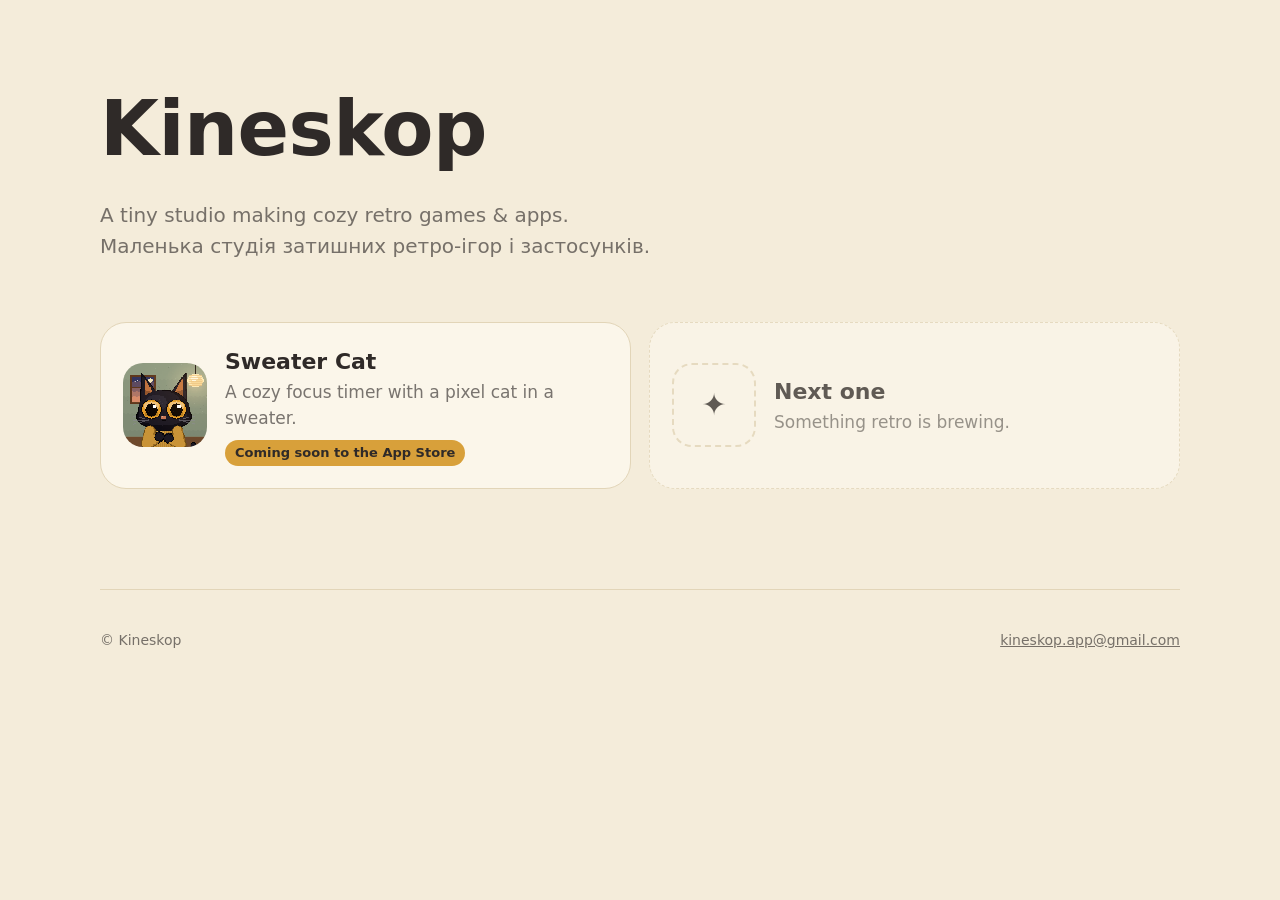
==== index.html @ 8c9bd6da "Calmer features section" ====
<!doctype html>
<html lang="en">
<head>
<meta charset="utf-8">
<meta name="viewport" content="width=device-width, initial-scale=1">
<title>Kineskop — a tiny studio making retro games &amp; apps</title>
<meta name="description" content="Kineskop is a tiny studio making cozy retro games and apps. Our first app: Sweater Cat, a focus timer with a pixel cat.">
<meta property="og:title" content="Kineskop">
<meta property="og:description" content="A tiny studio making cozy retro games and apps.">
<meta property="og:image" content="https://kineskop-app.github.io/sweatercat/img/en_1.jpg">
<link rel="icon" href="favicon.png">
<link rel="stylesheet" href="style.css?v=dbcbdc0d">
</head>
<body>
<div class="wrap">
  <section class="studio">
    <h1>Kineskop</h1>
    <p>A tiny studio making cozy retro games &amp; apps.<br>Маленька студія затишних ретро-ігор і застосунків.</p>
  </section>

  <div class="apps">
    <a class="app" href="sweatercat/">
      <img src="sweatercat/img/icon.png" alt="Sweater Cat">
      <div>
        <b>Sweater Cat</b>
        <span>A cozy focus timer with a pixel cat in a sweater.</span>
        <span class="tag">Coming soon to the App Store</span>
      </div>
    </a>
    <div class="app soon">
      <div class="ph">✦</div>
      <div><b>Next one</b><span>Something retro is brewing.</span></div>
    </div>
  </div>

  <footer>
    <span>© Kineskop</span>
    <span><a href="mailto:kineskop.app@gmail.com">kineskop.app@gmail.com</a></span>
  </footer>
</div>
</body>
</html>
---- style.css ----
/* Kineskop site — one stylesheet for the studio page, app landings and docs. */
:root {
  --bg: #f4ecda;
  --bg2: #efe3ca;
  --card: #fbf6ea;
  --line: #e2d5b8;
  --ink: #2f2a28;
  --muted: rgba(47, 42, 40, .64);
  --accent: #c98a2b;
  --mustard: #d8a03a;
  --mustard-dark: #b9852a;
  --teal: #3e6a6a;
  --night: #1f1a24;
  --night2: #2a2430;
  --cream: #f2e8d4;
  --radius: 28px;
  --shadow: 0 24px 60px rgba(47, 30, 16, .18);
}
@media (prefers-color-scheme: dark) {
  :root:not([data-theme="light"]) {
    --bg: #1d1820; --bg2: #241e28; --card: #2a2430; --line: #3a3340; --ink: #f2e8d4; --muted: rgba(242, 232, 212, .66);
    --shadow: 0 24px 60px rgba(0, 0, 0, .45);
  }
}
* { box-sizing: border-box; }
html { -webkit-text-size-adjust: 100%; scroll-behavior: smooth; scroll-padding-top: 84px; }
body {
  margin: 0; background: var(--bg); color: var(--ink); overflow-x: hidden;
  font-family: ui-rounded, "SF Pro Rounded", "Nunito", system-ui, -apple-system, "Segoe UI", Roboto, sans-serif;
  line-height: 1.55; font-size: 17px; -webkit-font-smoothing: antialiased;
}
img, video { max-width: 100%; display: block; }
a { color: var(--accent); }
.wrap { max-width: 1120px; margin: 0 auto; padding: 0 20px; }
:focus-visible { outline: 3px solid var(--mustard); outline-offset: 3px; border-radius: 8px; }

/* ---------- header ---------- */
header.top { display: flex; align-items: center; justify-content: space-between; gap: 16px; padding: 16px 0; }
.sticky { position: sticky; top: 0; z-index: 20; background: color-mix(in srgb, var(--bg) 82%, transparent); backdrop-filter: saturate(1.4) blur(14px); -webkit-backdrop-filter: saturate(1.4) blur(14px); border-bottom: 1px solid transparent; transition: border-color .2s; }
.sticky.scrolled { border-bottom-color: var(--line); }
.brand { white-space: nowrap; display: flex; align-items: center; gap: 10px; font-weight: 900; letter-spacing: .2px; text-decoration: none; color: var(--ink); font-size: 18px; }
.brand img { width: 34px; height: 34px; border-radius: 9px; image-rendering: pixelated; }
.nav { display: flex; align-items: center; gap: 22px; }
.nav a.link { color: var(--ink); text-decoration: none; font-weight: 700; font-size: 15px; opacity: .75; }
.nav a.link:hover { opacity: 1; }
.lang a, .lang-link { text-decoration: none; font-weight: 800; padding: 7px 12px; border-radius: 999px; border: 1px solid var(--line); color: var(--ink); font-size: 14px; }

/* ---------- buttons ---------- */
.btn { display: inline-flex; align-items: center; justify-content: center; gap: 8px; background: var(--mustard); color: #2f2a28; font: inherit; font-weight: 800; text-decoration: none; padding: 13px 22px; border-radius: 999px; border: 0; cursor: pointer; box-shadow: 0 3px 0 var(--mustard-dark); transition: transform .12s ease, box-shadow .12s ease; white-space: nowrap; }
.btn:hover { transform: translateY(-1px); }
.btn:active { transform: translateY(2px); box-shadow: 0 1px 0 var(--mustard-dark); }
.btn.small { padding: 9px 16px; font-size: 15px; }
.btn.ghost { background: transparent; border: 2px solid var(--line); color: var(--ink); box-shadow: none; }

/* ---------- hero ---------- */
.hero { display: grid; grid-template-columns: 1.05fr .95fr; gap: 56px; align-items: center; padding: 40px 0 80px; }
.eyebrow { display: inline-flex; align-items: center; gap: 8px; font-weight: 800; font-size: 14px; letter-spacing: .3px; color: var(--accent); background: color-mix(in srgb, var(--mustard) 16%, transparent); padding: 6px 12px; border-radius: 999px; margin-bottom: 18px; }
.hero h1 { font-size: clamp(42px, 6.4vw, 72px); line-height: 1.02; margin: 0 0 18px; font-weight: 900; letter-spacing: -1px; }
.hero h1 em { font-style: normal; color: var(--accent); }
.lead { font-size: 20px; color: var(--muted); margin: 0 0 28px; max-width: 34ch; }
.trust { display: flex; flex-wrap: wrap; gap: 8px 18px; margin-top: 18px; color: var(--muted); font-size: 15px; font-weight: 700; }
.trust span::before { content: "✓ "; color: var(--teal); }

.stage { position: relative; }
.window { position: relative; border-radius: 34px; overflow: hidden; box-shadow: var(--shadow); border: 10px solid #3a2a20; background: #3a2a20; aspect-ratio: 720 / 776; }
.window video, .window img { width: 100%; height: 100%; object-fit: cover; image-rendering: pixelated; }
.chip { position: absolute; display: flex; align-items: center; gap: 8px; background: var(--card); color: var(--ink); font-weight: 800; font-size: 15px; padding: 10px 14px; border-radius: 16px; box-shadow: 0 10px 30px rgba(0,0,0,.18); border: 1px solid var(--line); animation: float 6s ease-in-out infinite; white-space: nowrap; }
.chip b { color: var(--accent); }
.chip.c1 { left: -26px; top: 14%; }
.chip.c2 { right: -22px; top: 46%; animation-delay: -2s; }
.chip.c3 { left: 8%; bottom: -20px; animation-delay: -4s; font-family: ui-monospace, Menlo, monospace; background: var(--night); color: #f4b04a; border-color: transparent; }
@keyframes float { 0%, 100% { transform: translateY(0); } 50% { transform: translateY(-8px); } }

/* ---------- signup pill ---------- */
.signup { position: relative; max-width: 480px; }
.pill { display: flex; align-items: center; background: var(--card); border: 2px solid var(--line); border-radius: 999px; padding: 5px; transition: border-color .15s, box-shadow .15s; }
.pill:focus-within { border-color: var(--mustard); box-shadow: 0 0 0 4px color-mix(in srgb, var(--mustard) 25%, transparent); }
.pill input { flex: 1; min-width: 0; border: 0; background: transparent; font: inherit; font-size: 17px; color: var(--ink); padding: 10px 16px; outline: none; }
.pill input::placeholder { color: var(--muted); }
.signup .note { display: block; margin: 10px 0 0 18px; color: var(--muted); font-size: 14px; }
.signup .note.err { color: #c0503c; }
.signup button.busy { opacity: .6; pointer-events: none; }
.done { display: none; align-items: center; gap: 12px; background: var(--card); border: 2px solid var(--mustard); border-radius: 22px; padding: 14px 18px; max-width: 480px; animation: pop .45s cubic-bezier(.3,1.6,.5,1); text-align: left; }
.done img { width: 48px; height: 48px; border-radius: 12px; image-rendering: pixelated; }
.done b { display: block; }
.done span { color: var(--muted); font-size: 15px; }
.joined .signup { display: none; }
.joined .done { display: flex; }
@keyframes pop { from { transform: scale(.85); opacity: 0; } to { transform: scale(1); opacity: 1; } }

/* ---------- sections ---------- */
section.block { padding: 70px 0; }
.kicker { font-weight: 800; color: var(--accent); font-size: 14px; letter-spacing: 1px; text-transform: uppercase; margin: 0 0 10px; }
h2 { font-size: clamp(30px, 4.2vw, 46px); line-height: 1.1; margin: 0 0 14px; font-weight: 900; letter-spacing: -.5px; }
.sub { color: var(--muted); margin: 0 0 36px; max-width: 58ch; font-size: 18px; }
.center { text-align: center; }
.center .sub { margin-left: auto; margin-right: auto; }

/* fact strip */
.fact { background: var(--night); color: var(--cream); border-radius: var(--radius); padding: 44px; display: grid; grid-template-columns: auto 1fr; gap: 34px; align-items: center; }
.fact .big { font-size: clamp(64px, 10vw, 120px); font-weight: 900; line-height: .9; color: #f08a6a; letter-spacing: -2px; }
.fact .big small { display: block; font-size: 20px; letter-spacing: 0; color: rgba(242,232,212,.7); font-weight: 700; margin-top: 8px; }
.fact p { margin: 0; font-size: 20px; color: rgba(242,232,212,.85); }
.fact p b { color: #f4b04a; }

/* steps */
.steps { display: grid; grid-template-columns: repeat(3, 1fr); gap: 18px; counter-reset: s; }
.step { background: var(--card); border: 1px solid var(--line); border-radius: 24px; padding: 26px; position: relative; }
.step::before { counter-increment: s; content: counter(s); position: absolute; top: 22px; right: 24px; font-weight: 900; font-size: 40px; color: color-mix(in srgb, var(--mustard) 45%, transparent); }
.step .ic { font-size: 30px; display: block; margin-bottom: 12px; }
.step b { display: block; font-size: 20px; margin-bottom: 6px; }
.step span { color: var(--muted); }

/* bento */
.bento { display: grid; grid-template-columns: repeat(6, 1fr); gap: 18px; }
.tile { background: var(--card); border: 1px solid var(--line); border-radius: var(--radius); overflow: hidden; display: flex; flex-direction: column; }
.tile .txt { padding: 26px 26px 18px; }
.tile .txt b { display: block; font-size: 22px; margin-bottom: 6px; line-height: 1.2; }
.tile .txt span { color: var(--muted); }
.tile .pic { margin-top: auto; padding: 0 22px; }
.tile .pic img { display: block; margin: 0 auto; width: auto; height: auto; max-width: min(100%, 380px); max-height: 320px; border-radius: 18px 18px 0 0; border: 1px solid var(--line); border-bottom: 0; }
.t-wide { flex-direction: row; }
.t-wide .txt { flex: 1; align-self: center; padding-bottom: 26px; }
.t-wide .pic { flex: 0 0 48%; padding: 26px 26px 0 0; margin-top: 0; display: flex; align-items: flex-end; }
.t-wide { grid-column: span 4; }
.t-narrow { grid-column: span 2; }
.t-half { grid-column: span 3; }
.tile.dark { background: var(--night); color: var(--cream); border-color: transparent; }
.tile.dark .txt span { color: rgba(242,232,212,.7); }
.tile.dark .pic { display: grid; place-items: center; padding: 10px 22px 26px; }
.tile.dark .pic img { width: 170px; height: 170px; border: 0; border-radius: 0; image-rendering: pixelated; object-fit: contain; }
.lock-chip { display: inline-block; margin-top: 14px; background: rgba(242,232,212,.08); border: 1px solid rgba(242,232,212,.15); border-radius: 14px; padding: 8px 12px; font-size: 15px; }
.lock-chip b { color: #f4b04a; }

.pills { display: flex; flex-wrap: wrap; gap: 8px; margin-top: 16px; }
.pills span { background: var(--bg); border: 1px solid var(--line); border-radius: 999px; padding: 6px 12px; font-size: 14px; font-weight: 700; }

/* feature rows: one idea per row, visuals in identical frames */
.frows { display: flex; flex-direction: column; gap: 90px; margin-top: 56px; }
.frow { display: grid; grid-template-columns: 1fr 1fr; gap: 64px; align-items: center; }
.frow.flip .ftext { order: 2; }
.ftext { max-width: 440px; }
.frow.flip .ftext { justify-self: end; }
.ficon { display: inline-grid; place-items: center; width: 52px; height: 52px; border-radius: 16px; background: color-mix(in srgb, var(--mustard) 18%, transparent); font-size: 26px; margin-bottom: 18px; }
.ftext h3 { font-size: clamp(26px, 3.2vw, 36px); line-height: 1.12; margin: 0 0 12px; font-weight: 900; letter-spacing: -.3px; }
.ftext p { margin: 0; color: var(--muted); font-size: 19px; }
.visual { aspect-ratio: 1 / 1; border-radius: 36px; background: var(--bg2); border: 1px solid var(--line); display: grid; place-items: center; overflow: hidden; position: relative; }
.visual img { width: auto; height: auto; max-width: 74%; max-height: 82%; border-radius: 22px; box-shadow: 0 24px 50px rgba(47, 30, 16, .18); border: 1px solid var(--line); }
.visual.dark { background: var(--night); border-color: transparent; align-content: center; gap: 22px; }
.visual img.pix { width: 46%; max-width: 46%; border: 0; border-radius: 0; box-shadow: none; image-rendering: pixelated; }
.visual .quote { color: var(--cream); background: rgba(242,232,212,.08); border: 1px solid rgba(242,232,212,.16); border-radius: 16px; padding: 10px 16px; font-weight: 700; font-size: 16px; }
.extras { display: grid; grid-template-columns: repeat(4, 1fr); gap: 16px; margin-top: 90px; }
.extra { background: var(--card); border: 1px solid var(--line); border-radius: 22px; padding: 22px; }
.extra .ficon { width: 44px; height: 44px; font-size: 22px; margin-bottom: 12px; border-radius: 13px; }
.extra b { display: block; font-size: 17px; margin-bottom: 4px; }
.extra span:last-child { color: var(--muted); font-size: 15px; }

/* gallery */
.shots { display: flex; gap: 18px; overflow-x: auto; padding: 6px 20px 26px; margin: 0 -20px; scroll-snap-type: x mandatory; scrollbar-width: none; }
.shots::-webkit-scrollbar { display: none; }
.shots img { width: 232px; flex: 0 0 auto; border-radius: 30px; border: 8px solid #2f2a28; scroll-snap-align: center; box-shadow: 0 14px 30px rgba(0,0,0,.15); }

/* pricing */
.plans { display: grid; grid-template-columns: 1fr 1fr; gap: 18px; max-width: 900px; margin: 0 auto; }
.plan { background: var(--card); border: 1px solid var(--line); border-radius: var(--radius); padding: 30px; }
.plan.pro { border: 2px solid var(--mustard); position: relative; }
.plan .tag { position: absolute; top: -13px; left: 26px; background: var(--mustard); color: #2f2a28; font-weight: 800; font-size: 13px; padding: 4px 12px; border-radius: 999px; }
.plan h3 { margin: 0; font-size: 24px; }
.plan .price { font-size: 34px; font-weight: 900; margin: 6px 0 2px; }
.plan .price small { font-size: 16px; font-weight: 700; color: var(--muted); }
.plan .per { color: var(--muted); font-size: 15px; margin-bottom: 18px; }
.plan ul { list-style: none; padding: 0; margin: 0; }
.plan li { padding: 7px 0 7px 28px; position: relative; }
.plan li::before { content: "✓"; position: absolute; left: 2px; color: var(--teal); font-weight: 900; }
.plan.pro li::before { color: var(--accent); }
.fine { text-align: center; color: var(--muted); font-size: 14px; margin-top: 18px; }

/* faq */
.faq { max-width: 760px; margin: 0 auto; }
.faq details { background: var(--card); border: 1px solid var(--line); border-radius: 18px; padding: 0 22px; margin-bottom: 12px; }
.faq summary { cursor: pointer; list-style: none; font-weight: 800; padding: 18px 30px 18px 0; position: relative; font-size: 18px; }
.faq summary::-webkit-details-marker { display: none; }
.faq summary::after { content: "+"; position: absolute; right: 0; top: 14px; font-size: 26px; color: var(--accent); transition: transform .2s; }
.faq details[open] summary::after { transform: rotate(45deg); }
.faq details p { margin: 0 0 18px; color: var(--muted); }

/* final cta */
.final { background: var(--night); color: var(--cream); border-radius: 36px; padding: 50px; display: grid; grid-template-columns: auto 1fr; gap: 40px; align-items: center; position: relative; overflow: hidden; }
.final::after { content: ""; position: absolute; right: -120px; top: -120px; width: 360px; height: 360px; border-radius: 50%; background: radial-gradient(circle, rgba(216,160,58,.28), transparent 70%); pointer-events: none; }
.final h2 { color: var(--cream); }
.final p { color: rgba(242,232,212,.75); margin: 0 0 22px; font-size: 18px; }
.cat-says { display: flex; flex-direction: column; align-items: center; gap: 14px; width: 210px; }
.cat-says img { width: 130px; height: 130px; border-radius: 30px; image-rendering: pixelated; box-shadow: 0 12px 28px rgba(0,0,0,.4); transition: transform .3s ease; }
.joined .cat-says img { transform: rotate(-7deg) scale(1.06); }
.bubble { position: relative; background: var(--cream); color: #2f2a28; font-weight: 800; font-size: 15px; line-height: 1.35; padding: 10px 14px; border-radius: 16px; text-align: center; order: -1; }
.bubble::after { content: ""; position: absolute; left: 50%; bottom: -8px; margin-left: -8px; border: 8px solid transparent; border-top-color: var(--cream); border-bottom: 0; }
.final .pill { background: var(--cream); border-color: transparent; }
.final .pill input { color: #2f2a28; }
.final .pill input::placeholder { color: rgba(47,42,40,.5); }
.final .signup .note { color: rgba(242,232,212,.6); }
.final .done { background: rgba(242,232,212,.08); color: var(--cream); }
.final .done span { color: rgba(242,232,212,.7); }

.final > *, .hero > * { min-width: 0; }

/* reveal on scroll (only when JS runs, so content never stays hidden) */
.js .reveal { opacity: 0; transform: translateY(24px); transition: opacity .7s ease, transform .7s ease; }
.js .reveal.in { opacity: 1; transform: none; }
@media (prefers-reduced-motion: reduce) { .js .reveal { opacity: 1; transform: none; transition: none; } .chip { animation: none; } html { scroll-behavior: auto; } }

/* ---------- footer, docs, studio ---------- */
footer { padding: 40px 0 60px; color: var(--muted); font-size: 14px; display: flex; flex-wrap: wrap; gap: 18px; justify-content: space-between; border-top: 1px solid var(--line); margin-top: 40px; }
footer a { color: var(--muted); }
.doc { max-width: 720px; padding: 20px 0 60px; }
.doc h1 { font-size: 40px; margin: 10px 0 6px; font-weight: 900; }
.doc .date { color: var(--muted); margin: 0 0 24px; }
.doc li { margin: 6px 0; }
.studio { padding: 70px 0 40px; max-width: 720px; }
.studio h1 { font-size: clamp(44px, 7vw, 76px); margin: 0 0 12px; font-weight: 900; letter-spacing: -.5px; }
.studio p { font-size: 20px; color: var(--muted); margin: 0; }
.apps { display: grid; grid-template-columns: repeat(2, 1fr); gap: 18px; padding: 20px 0 60px; }
.app { display: flex; gap: 18px; align-items: center; background: var(--card); border: 1px solid var(--line); border-radius: 26px; padding: 22px; text-decoration: none; color: var(--ink); transition: transform .15s ease; }
a.app:hover { transform: translateY(-3px); }
.app img { width: 84px; height: 84px; border-radius: 20px; image-rendering: pixelated; flex: 0 0 auto; }
.app b { display: block; font-size: 22px; }
.app span { color: var(--muted); display: block; }
.app .tag { display: inline-block; margin-top: 8px; font-size: 13px; font-weight: 800; color: #2f2a28; background: var(--mustard); padding: 3px 10px; border-radius: 999px; }
.app.soon { border-style: dashed; opacity: .75; }
.app.soon .ph { width: 84px; height: 84px; border-radius: 20px; border: 2px dashed var(--line); display: grid; place-items: center; font-size: 30px; flex: 0 0 auto; }

/* ---------- responsive ---------- */
@media (max-width: 900px) {
  .nav a.link { display: none; }
  .hero { grid-template-columns: 1fr; gap: 50px; padding-top: 16px; }
  .stage { max-width: 440px; margin: 0 auto; width: 100%; }
  .bento { grid-template-columns: 1fr; }
  .frows { gap: 56px; margin-top: 36px; }
  .frow { grid-template-columns: 1fr; gap: 26px; }
  .frow.flip .ftext { order: 0; justify-self: start; }
  .extras { grid-template-columns: 1fr 1fr; margin-top: 56px; }
  .t-wide, .t-narrow, .t-half { grid-column: auto; }
  .t-wide { flex-direction: column; }
  .t-wide .txt { padding-bottom: 18px; }
  .t-wide .pic { flex: none; padding: 0 22px; }
  .steps { grid-template-columns: 1fr; }
  .plans { grid-template-columns: 1fr; }
  .fact { grid-template-columns: 1fr; padding: 32px; gap: 18px; }
  .final { grid-template-columns: 1fr; padding: 32px 22px; text-align: center; }
  .final .signup, .final .done { margin: 0 auto; }
  .cat-says { width: auto; }
  .apps { grid-template-columns: 1fr; }
}
@media (max-width: 520px) {
  body { font-size: 16px; }
  .nav { gap: 8px; }
  .nav .btn.small { padding: 8px 12px; font-size: 14px; }
  .lang a { padding: 6px 10px; font-size: 13px; }
  .bubble { max-width: 250px; }
  .final .pill { width: 100%; }
  .lead { font-size: 18px; }
  .chip.c1 { left: -8px; } .chip.c2 { right: -8px; }
  .chip { font-size: 13px; padding: 8px 10px; }
  .pill input { padding: 10px 10px; font-size: 16px; }
  .pill .btn { padding: 11px 14px; }
  .signup .note { margin-left: 4px; }
  .shots img { width: 200px; }
}
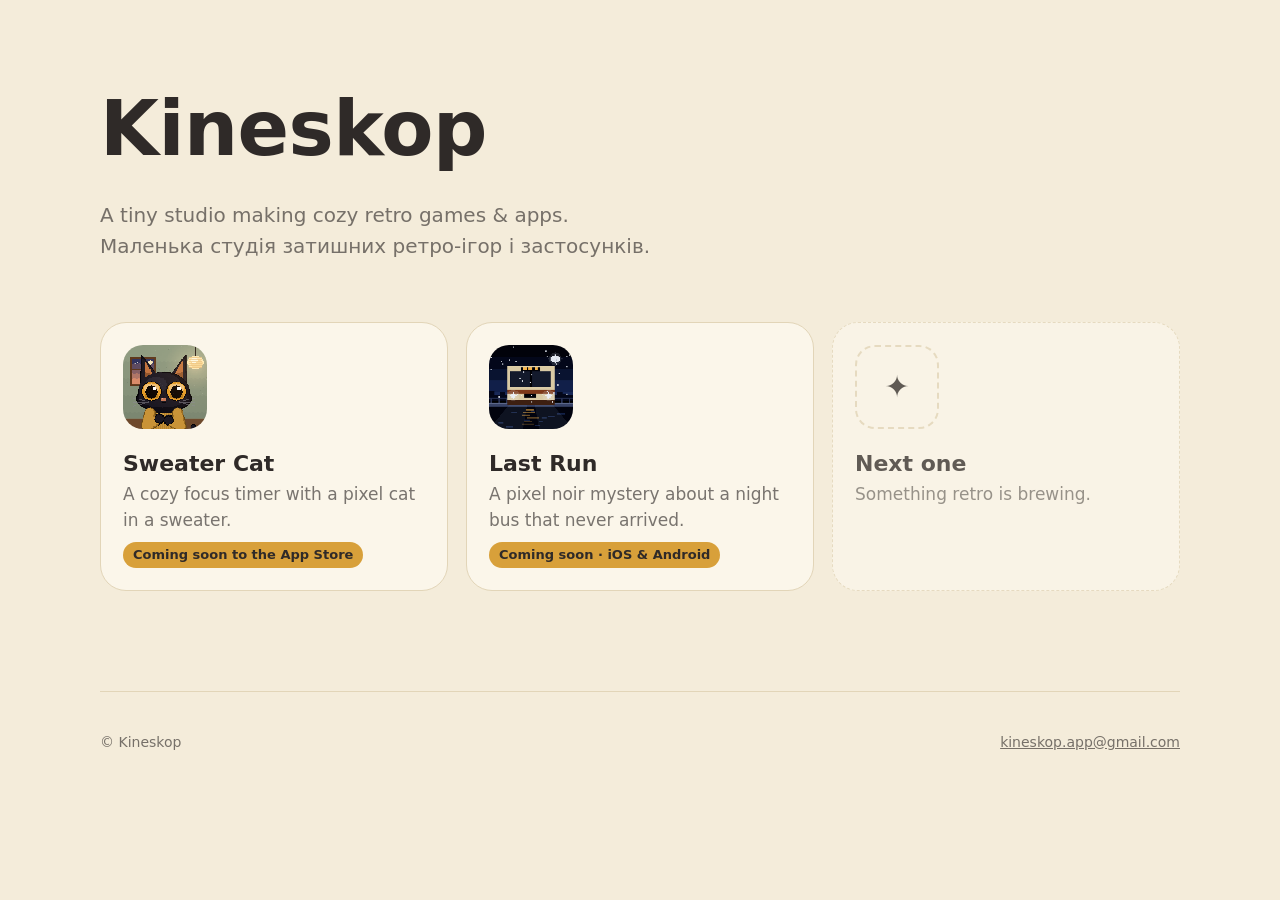
==== commit 00aafe99: "Last Run game page" ====
--- a/index.html
+++ b/index.html
@@ -4,12 +4,12 @@
 <meta charset="utf-8">
 <meta name="viewport" content="width=device-width, initial-scale=1">
 <title>Kineskop — a tiny studio making retro games &amp; apps</title>
-<meta name="description" content="Kineskop is a tiny studio making cozy retro games and apps. Our first app: Sweater Cat, a focus timer with a pixel cat.">
+<meta name="description" content="Kineskop is a tiny studio making cozy retro games and apps. Sweater Cat, a focus timer with a pixel cat, and Last Run, a pixel noir mystery game.">
 <meta property="og:title" content="Kineskop">
 <meta property="og:description" content="A tiny studio making cozy retro games and apps.">
 <meta property="og:image" content="https://kineskop-app.github.io/sweatercat/img/en_1.jpg">
 <link rel="icon" href="favicon.png">
-<link rel="stylesheet" href="style.css?v=dbcbdc0d">
+<link rel="stylesheet" href="style.css?v=3634cef7">
 </head>
 <body>
 <div class="wrap">
@@ -18,13 +18,21 @@
     <p>A tiny studio making cozy retro games &amp; apps.<br>Маленька студія затишних ретро-ігор і застосунків.</p>
   </section>
 
-  <div class="apps">
+  <div class="apps three">
     <a class="app" href="sweatercat/">
       <img src="sweatercat/img/icon.png" alt="Sweater Cat">
       <div>
         <b>Sweater Cat</b>
         <span>A cozy focus timer with a pixel cat in a sweater.</span>
         <span class="tag">Coming soon to the App Store</span>
+      </div>
+    </a>
+    <a class="app" href="lastrun/">
+      <img src="lastrun/img/icon.png" alt="Last Run">
+      <div>
+        <b>Last Run</b>
+        <span>A pixel noir mystery about a night bus that never arrived.</span>
+        <span class="tag">Coming soon · iOS &amp; Android</span>
       </div>
     </a>
     <div class="app soon">
--- a/style.css
+++ b/style.css
@@ -226,6 +226,8 @@
 .app span { color: var(--muted); display: block; }
 .app .tag { display: inline-block; margin-top: 8px; font-size: 13px; font-weight: 800; color: #2f2a28; background: var(--mustard); padding: 3px 10px; border-radius: 999px; }
 .app.soon { border-style: dashed; opacity: .75; }
+.apps.three { grid-template-columns: repeat(3, 1fr); }
+.apps.three .app { flex-direction: column; align-items: flex-start; }
 .app.soon .ph { width: 84px; height: 84px; border-radius: 20px; border: 2px dashed var(--line); display: grid; place-items: center; font-size: 30px; flex: 0 0 auto; }
 
 /* ---------- responsive ---------- */
@@ -248,7 +250,8 @@
   .final { grid-template-columns: 1fr; padding: 32px 22px; text-align: center; }
   .final .signup, .final .done { margin: 0 auto; }
   .cat-says { width: auto; }
-  .apps { grid-template-columns: 1fr; }
+  .apps, .apps.three { grid-template-columns: 1fr; }
+  .apps.three .app { flex-direction: row; align-items: center; }
 }
 @media (max-width: 520px) {
   body { font-size: 16px; }
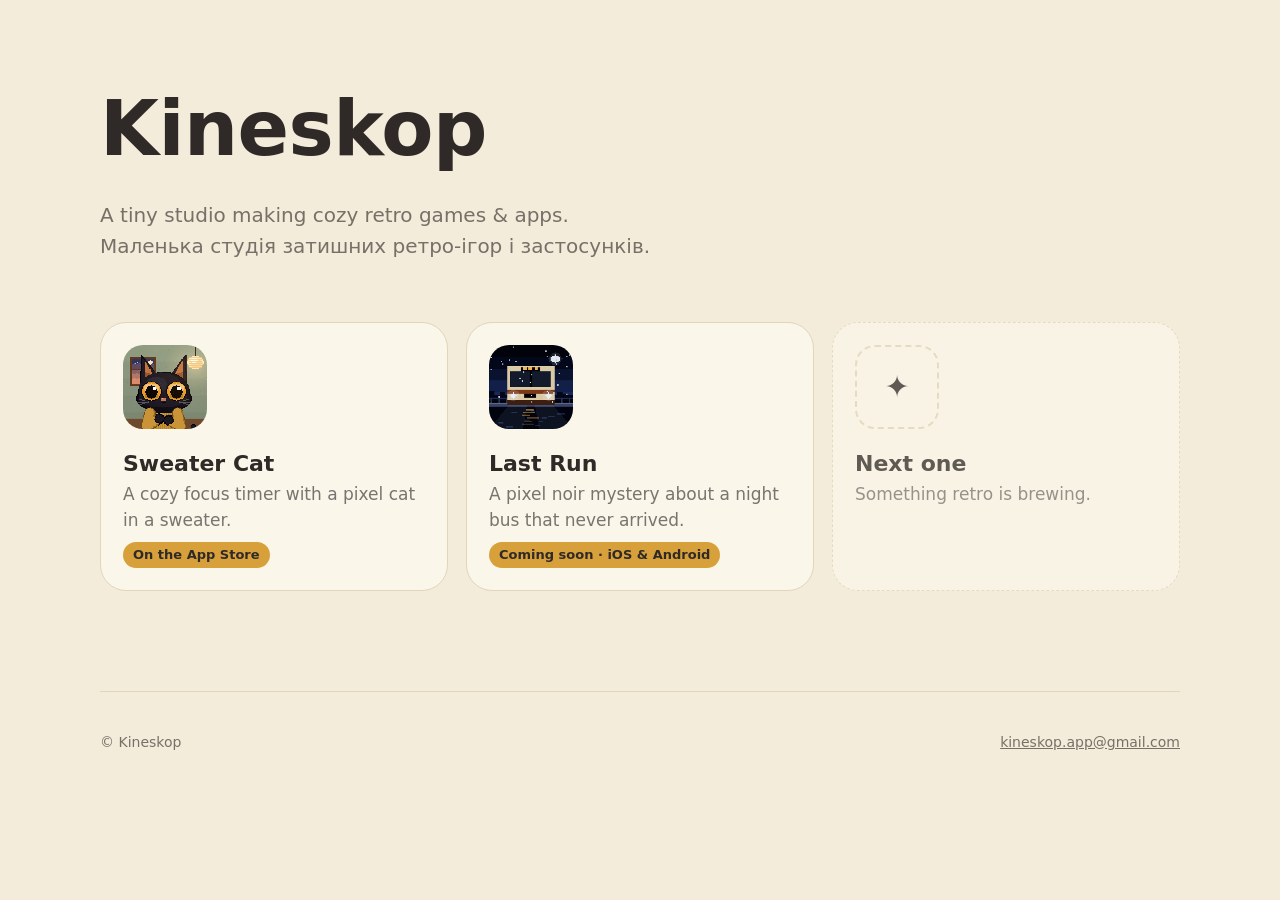
==== commit 741ae037: "Sweater Cat landing: App Store button instead of the notify form; GoatCounter visit counter" ====
--- a/index.html
+++ b/index.html
@@ -9,7 +9,8 @@
 <meta property="og:description" content="A tiny studio making cozy retro games and apps.">
 <meta property="og:image" content="https://kineskop-app.github.io/sweatercat/img/en_1.jpg">
 <link rel="icon" href="favicon.png">
-<link rel="stylesheet" href="style.css?v=3634cef7">
+<link rel="stylesheet" href="style.css?v=cded3ba8">
+<script data-goatcounter="https://kineskop.goatcounter.com/count" async src="//gc.zgo.at/count.js"></script>
 </head>
 <body>
 <div class="wrap">
@@ -24,7 +25,7 @@
       <div>
         <b>Sweater Cat</b>
         <span>A cozy focus timer with a pixel cat in a sweater.</span>
-        <span class="tag">Coming soon to the App Store</span>
+        <span class="tag">On the App Store</span>
       </div>
     </a>
     <a class="app" href="lastrun/">
